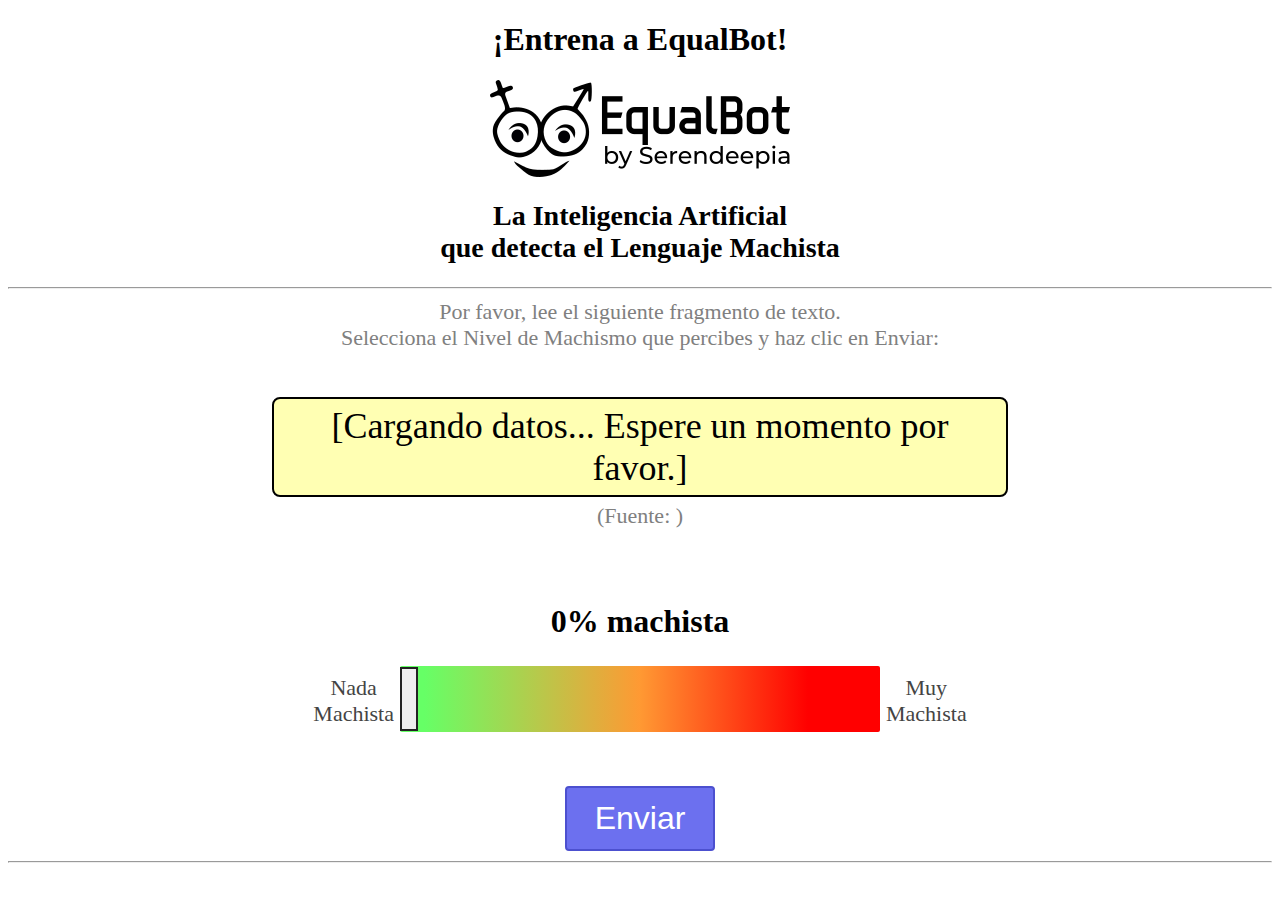
==== landing/index.html @ 77f5da48 "Text source indicator added" ====
﻿<!DOCTYPE HTML>

<html>

<head>

<link rel="stylesheet" href="machismo.css">

<script src="https://ajax.googleapis.com/ajax/libs/jquery/3.3.1/jquery.min.js"></script>
<script src="serialize-object.js"></script>
<script src = "cookie.js"></script>

<script>
function updateLevel(val) {
	document.getElementById('LevelLabel').value = val + "% machista"; 
}
		
function updateText(val)	{
	document.getElementById('Docu').value = val; 
	document.getElementById('textFromFile').innerHTML = val; 
}	

function updateCode(code) {
	document.getElementById('usrcode').value = code; 
}	

function updateCategory(cat) {
	document.getElementById('category').value = cat; 
}	

function updateSource(src) {
	document.getElementById('source').value = src;
}	

function updateAuthor(aut) {
	document.getElementById('author').value = aut; 
}	

function updateDataset(ds) {
	document.getElementById('dataset').value = ds; 
	document.getElementById('sourceFromFile').innerHTML = 
		"(Fuente: " + ds + ")"; 
}	


var docsfile = "http://psicobotica.com/machismo/data/web_machismo_2.csv";
</script>

<script>
var cookiename = "equalbot";
var cookiecode = Math.random().toString();
usrcookie = getCookie(cookiename);
if(usrcookie == ""){
	console.log("No cookie found, using code: " + cookiecode);
	setCookie(cookiename, cookiecode, 365);
} else {
	var items = usrcookie.split('=');
	cookiecode = items[0];
	console.log("Cookie found, using cookie code: " + cookiecode);
}
</script>


</head>

<body onload="updateLevel(0)">


<center>

<h1>¡Entrena a EqualBot!</h1>
<img src="EqualBotBlack_300.png" align="center">
<h2>La Inteligencia Artificial<br>que detecta el Lenguaje Machista</h2>
<hr>

<form id="form-machismo">

<div class="instructions">Por favor, lee el siguiente fragmento de texto.<br>
Selecciona el Nivel de Machismo que percibes y haz clic en Enviar:</div>
<br>&nbsp;<br>

<script>
var aLines;

$.get(docsfile, function(textData, status) {
    aLines = textData.split("\n")
    
	console.log("Read Lines: " + aLines.length)
	
	var selectedLine = aLines[Math.floor(Math.random()*aLines.length)];
	var fields = selectedLine.split("::");
	console.log("Fields: " + fields);
    var selectedText = fields[0];
    $('div#textFromFile').text(selectedText);
	console.log("Selectec text: " + selectedText);
	updateText(selectedText);
	updateCategory(fields[1]);
	updateSource(fields[2]);
	updateAuthor(fields[3]);
	updateDataset(fields[4]);
    });
// }, 'text');



</script>

<div id="thanksMsg"></div>

<div class="docu" id="textFromFile">[Cargando datos... Espere un momento por favor.]</div>
<div class="source" id="sourceFromFile">(Fuente: )</div>

<input hidden type="text" id="Docu" name="texto"> 
<input hidden type="text" id="usrcode" name="cookie"> 
<input hidden type="text" id="category" name="category"> 
<input hidden type="text" id="source" name="source"> 
<input hidden type="text" id="author" name="author"> 
<input hidden type="text" id="dataset" name="dataset"> 
<br><br>


<h1><output type="text" id="LevelLabel" value="0"></output></h1>

<table>
<tr>
<td><div class="instructions2">Nada<br>Machista</div></td>

<td>
<input
id="Level"
type="range" 
name="nivel" 
min="0" max="100" step="5" 
value="0"
onchange="updateLevel(this.value);"
onmouseover="updateLevel(this.value);"
onclick="updateLevel(this.value);">
</td>

<td><div class="instructions2">Muy<br>Machista</div></td>
</tr>
</table>



<br><br>
<button type="submit" id="submit-form">Enviar</button>

</form>

<script >
var $form = $('form#form-machismo'),
    url = 'https://script.google.com/macros/s/AKfycbzlOJmLZvsxyetH-0gXf32r7C3yEELv4wWaEbZXTFks2_PCOdZu/exec'

$('#submit-form').on('click', function(e) {
  e.preventDefault();
  updateCode(cookiecode);
  document.getElementById("thanksMsg").innerHTML = "<img src='processing.gif' align='center'>";
  document.getElementById("textFromFile").innerHTML = "<b>¡Gracias!</b><br>*** Aprendiendo nuevo patrón de lenguaje ***";
  var jqxhr = $.ajax({
    url: url,
    method: "GET",
    dataType: "json",
    data: $form.serializeObject(),
	success: function(response){
		document.getElementById("thanksMsg").innerHTML = " ";
		var selectedLine = aLines[Math.floor(Math.random()*aLines.length)];
		var fields = selectedLine.split("::");
		console.log("Fields: " + fields);
		selectedText = fields[0];
		$('div#textFromFile').text(selectedText);
		console.log("Selectec text: " + selectedText);
		updateText(selectedText);
		updateCategory(fields[1]);
		updateSource(fields[2]);
		updateAuthor(fields[3]);
		updateDataset(fields[4]);		
		updateLevel(0);
		document.getElementById("Level").value = 0;
    }
  });
})
</script>


<hr>

</center>

</body>

</html>
---- landing/machismo.css ----
html {
    font-size: 20px;
}
.unbehaved-element {
    font-size: 2em;
}

input[type="range"]{
    -webkit-appearance: none;
    -moz-apperance: none;
    border-radius: 2px;
	border-color: #FFFFFF;
    height: 66px;
	width: 480px;
    background-image: -webkit-gradient(
        linear,
        left top,
        right top,
        color-stop(0.05, #66FF66),
		color-stop(0.50, #FF9933),
        color-stop(0.85, #FF0000)
    );
}

h1 {
	font-size: 32px;
}

h2 {
	font-size: 28px;
}

h3 {
	font-size: 24px;
}

input[type='range']::-webkit-slider-thumb {
    -webkit-appearance: none !important;
    background-color: #EEEEEE;
    border: 2px solid #222222;
    height: 64px;
    width: 18px;
}

button {
  -webkit-appearance: none; 
  background-color: #6C70eF;
  border: 2px solid #4C50CF; 
  border-radius: 4px;
  color: white;
  padding: 12px 28px;
  text-align: center;
  text-decoration: none;
  display: inline-block;
  font-size: 32px;
}

button:hover {
  box-shadow: 0 12px 16px 0 rgba(0,0,0,0.24), 0 17px 50px 0 rgba(0,0,0,0.19);
  background-color: #4C50CF; 
  color: white;
}

div.instructions {
  text-align: center;
  text-decoration: none;
  color: grey;
  font-size: 22px; 
}

div.instructions2 {
  text-align: center;
  text-decoration: none;
  color: #444444;
  font-size: 22px;
}

div.source {
  color: grey;
  padding: 6px 6px;
  text-align: center;
  text-decoration: none;
  font-size: 22px;
  min-width: 480px;
  max-width: 720px;
}

div.docu {
  background-color: #ffffb3;
  border: 2px solid #000000; 
  border-radius: 8px;
  color: black;
  padding: 6px 6px;
  text-align: center;
  text-decoration: none;
  display: inline-block;
  font-size: 1.8em; /* font-size: 32px; */
  min-width: 480px;
  max-width: 720px;
}
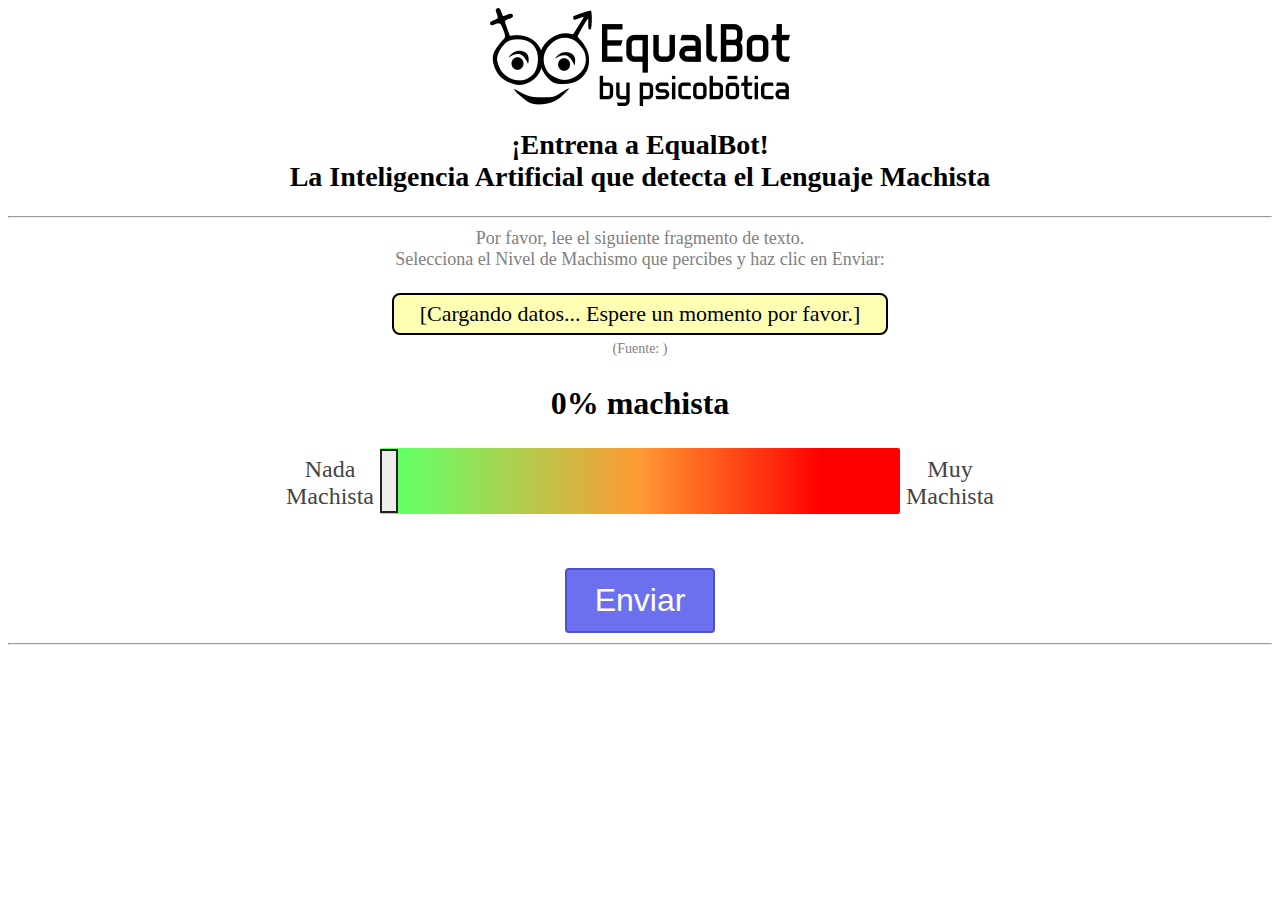
==== commit 391e94b5: "https fix and new styling" ====
--- a/landing/index.html
+++ b/landing/index.html
@@ -43,7 +43,7 @@
 }	
 
 
-var docsfile = "http://psicobotica.com/machismo/data/web_machismo_2.csv";
+var docsfile = "https://psicobotica.com/machismo/data/web_machismo_2.csv";
 </script>
 
 <script>
@@ -67,17 +67,15 @@
 
 
 <center>
-
-<h1>¡Entrena a EqualBot!</h1>
 <img src="EqualBotBlack_300.png" align="center">
-<h2>La Inteligencia Artificial<br>que detecta el Lenguaje Machista</h2>
+<h2>¡Entrena a EqualBot!<br>La Inteligencia Artificial que detecta el Lenguaje Machista</h2>
 <hr>
 
 <form id="form-machismo">
 
 <div class="instructions">Por favor, lee el siguiente fragmento de texto.<br>
 Selecciona el Nivel de Machismo que percibes y haz clic en Enviar:</div>
-<br>&nbsp;<br>
+<br>
 
 <script>
 var aLines;
@@ -116,7 +114,6 @@
 <input hidden type="text" id="source" name="source"> 
 <input hidden type="text" id="author" name="author"> 
 <input hidden type="text" id="dataset" name="dataset"> 
-<br><br>
 
 
 <h1><output type="text" id="LevelLabel" value="0"></output></h1>
--- a/landing/machismo.css
+++ b/landing/machismo.css
@@ -11,7 +11,7 @@
     border-radius: 2px;
 	border-color: #FFFFFF;
     height: 66px;
-	width: 480px;
+	width: 520px;
     background-image: -webkit-gradient(
         linear,
         left top,
@@ -65,14 +65,14 @@
   text-align: center;
   text-decoration: none;
   color: grey;
-  font-size: 22px; 
+  font-size: 18px; 
 }
 
 div.instructions2 {
   text-align: center;
   text-decoration: none;
   color: #444444;
-  font-size: 22px;
+  font-size: 24px;
 }
 
 div.source {
@@ -80,7 +80,7 @@
   padding: 6px 6px;
   text-align: center;
   text-decoration: none;
-  font-size: 22px;
+  font-size: 14px;
   min-width: 480px;
   max-width: 720px;
 }
@@ -94,7 +94,7 @@
   text-align: center;
   text-decoration: none;
   display: inline-block;
-  font-size: 1.8em; /* font-size: 32px; */
+  font-size: 22px; /* font-size: 32px; */
   min-width: 480px;
   max-width: 720px;
 }